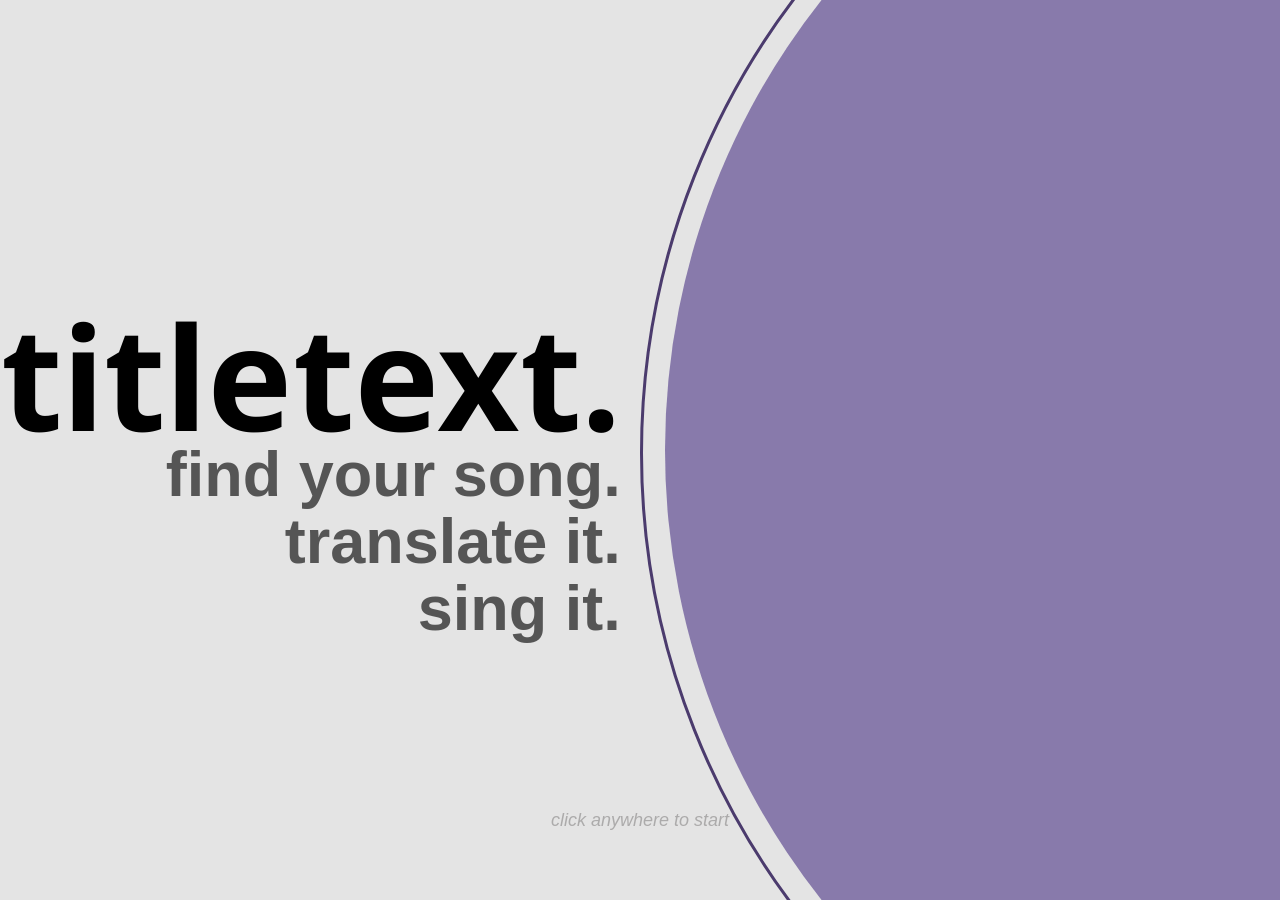
==== src/frontend/html/page1.html @ 0451ce53 "Made a second page and a entry transition into the second page. Also added a temporary return functi" ====
<!doctype html>
<html lang="en">
<head>
    <meta charset="UTF-8">
    <meta name="viewport"
          content="width=device-width, user-scalable=no, initial-scale=1.0, maximum-scale=1.0, minimum-scale=1.0">
    <meta http-equiv="X-UA-Compatible" content="ie=edge">
    <title>mira project</title>

    <script src="../js/functions.js" defer ></script>
    <script src="../js/script.js" defer ></script>

    <link rel="stylesheet" href="../css/style.css">
    <link href="https://fonts.googleapis.com/css2?family=Nunito:ital,wght@0,200..1000;1,200..1000&family=Varela+Round&display=swap" rel="stylesheet">
    <link href="https://fonts.googleapis.com/css2?family=Miranda+Sans:ital,wght@0,400..700;1,400..700&family=Noto+Sans:ital,wght@0,100..900;1,100..900&family=Nunito:ital,wght@0,200..1000;1,200..1000&family=Varela+Round&display=swap" rel="stylesheet">
    <link href="https://fonts.googleapis.com/css2?family=Noto+Sans:ital,wght@0,100..900;1,100..900&family=Nunito:ital,wght@0,200..1000;1,200..1000&family=Varela+Round&display=swap" rel="stylesheet">
    <link href="https://fonts.googleapis.com/css2?family=Noto+Sans:ital,wght@0,100..900;1,100..900&display=swap" rel="stylesheet">

</head>
<body>

<div id="app">

    <div id="titlecontainer">
        <p1 id="titletext">titletext.</p1> <!-- DO NOT REMOVE THE 1 IN 'p1' Idk why it works but i messes up the ui so DONT DELETE IT-->
        <p></p>
        <p class="titleparagraph">find your song.</p>
        <p class="titleparagraph">translate it.</p>
        <p class="titleparagraph">sing it.</p>
    </div>

    <p id="clickanywheretostart"><em>click anywhere to start</em></p>
    <div id="circlecontainer">
        <div id="circleoutline"></div>
        <div id="circle"></div>
    </div>

</div>
</body>
</html>
---- src/frontend/css/style.css ----
body{
    margin:0;
    padding:0;
    background-color: #e4e4e4;
    height: 100vh;
    width: 100vw;
    overflow: hidden;
}

#app {
    margin:0;
    padding:0;
    background-color: #e4e4e4;
    position:relative;
    height: 100vh;
    width: 100vw;
    overflow: hidden;
    transition: background-color 0.4s ease-out;
}

#circlecontainer{

    position: absolute;

    /*right: -40%;*/
    left: 50%;
    top: 50%;
    transform: translateY(-50%);

    width: 1500px;
    height: 1500px;

    transition: transform 0.4s ease-out;
}

#circle{
    position: absolute;

    width: 1450px;
    height: 1450px;

    border-radius: 50%;
    background-color: #887aab;

    top: 50%;
    left: 50%;
    transform: translate(-50%, -50%);
}


#circleoutline{

    position: absolute;

    width: 1500px;
    height: 1500px;

    border-radius: 50%;
    border: 3px solid #4b3b6d;
    background-color: transparent;
    transition: background-color 0.4s ease-out;
    transition: border 0.4s ease-out;
}

#titletext{
    font-family: "Noto Sans", sans-serif;
    font-weight: 676; /*haha 676 */
    font-size: 16vh;
}


#titlecontainer{
    width: 40vw;
    height: 35vw;
    background-color: transparent;
    display:flex;
    flex-direction: column;
    align-items: flex-end;
    justify-content: flex-start;
    gap: 0px;
    line-height: 67px; /* haha 67 */
    transition: opacity 0.4s ease-out;

    position:absolute;
    top: 38%;
    left: 8.5%;
}

.titleparagraph{
    font-family: "Miranda Sans", sans-serif;
    color: #555555;
    font-size:7vh;
    font-weight: bold;
    margin:0px;
}

#clickanywheretostart{
    font-family: "Miranda Sans", sans-serif;
    color: #acabab;
    font-size:2vh;
    font-weight: lighter;

    margin-top: 90vh;
    text-align: center;
}

/* below is styling for the second page */

@keyframes slideInFromBottomRight {
    from { transform: translate(40vw, 40vh);}
    to { transform: translate(0, 0);}
}

@keyframes slideInFromTopLeft {
    from { transform: translate(-40vw, -40vh);}
    to { transform: translate(0, 0);}
}



#apppage2{
    margin:0;
    padding:0;
    background-color: #887aab;
    position:relative;
    height: 100vh;
    width: 100vw;
    overflow: hidden;
}

#page2circlegraphic1{
    position: absolute;

    width: 1450px;
    height: 1450px;

    border-radius: 50%;
    background-color: #70506e;

    bottom: -80vh;
    right: -50vw;

    animation: slideInFromBottomRight 0.6s ease-out forwards;

}

#page2circlegraphic2{

    position: absolute;

    width: 1450px;
    height: 1450px;

    border-radius: 50%;
    background-color: #746191;

    top: -80%;
    left: -50%;

    animation: slideInFromTopLeft 0.6s ease-out forwards;
}
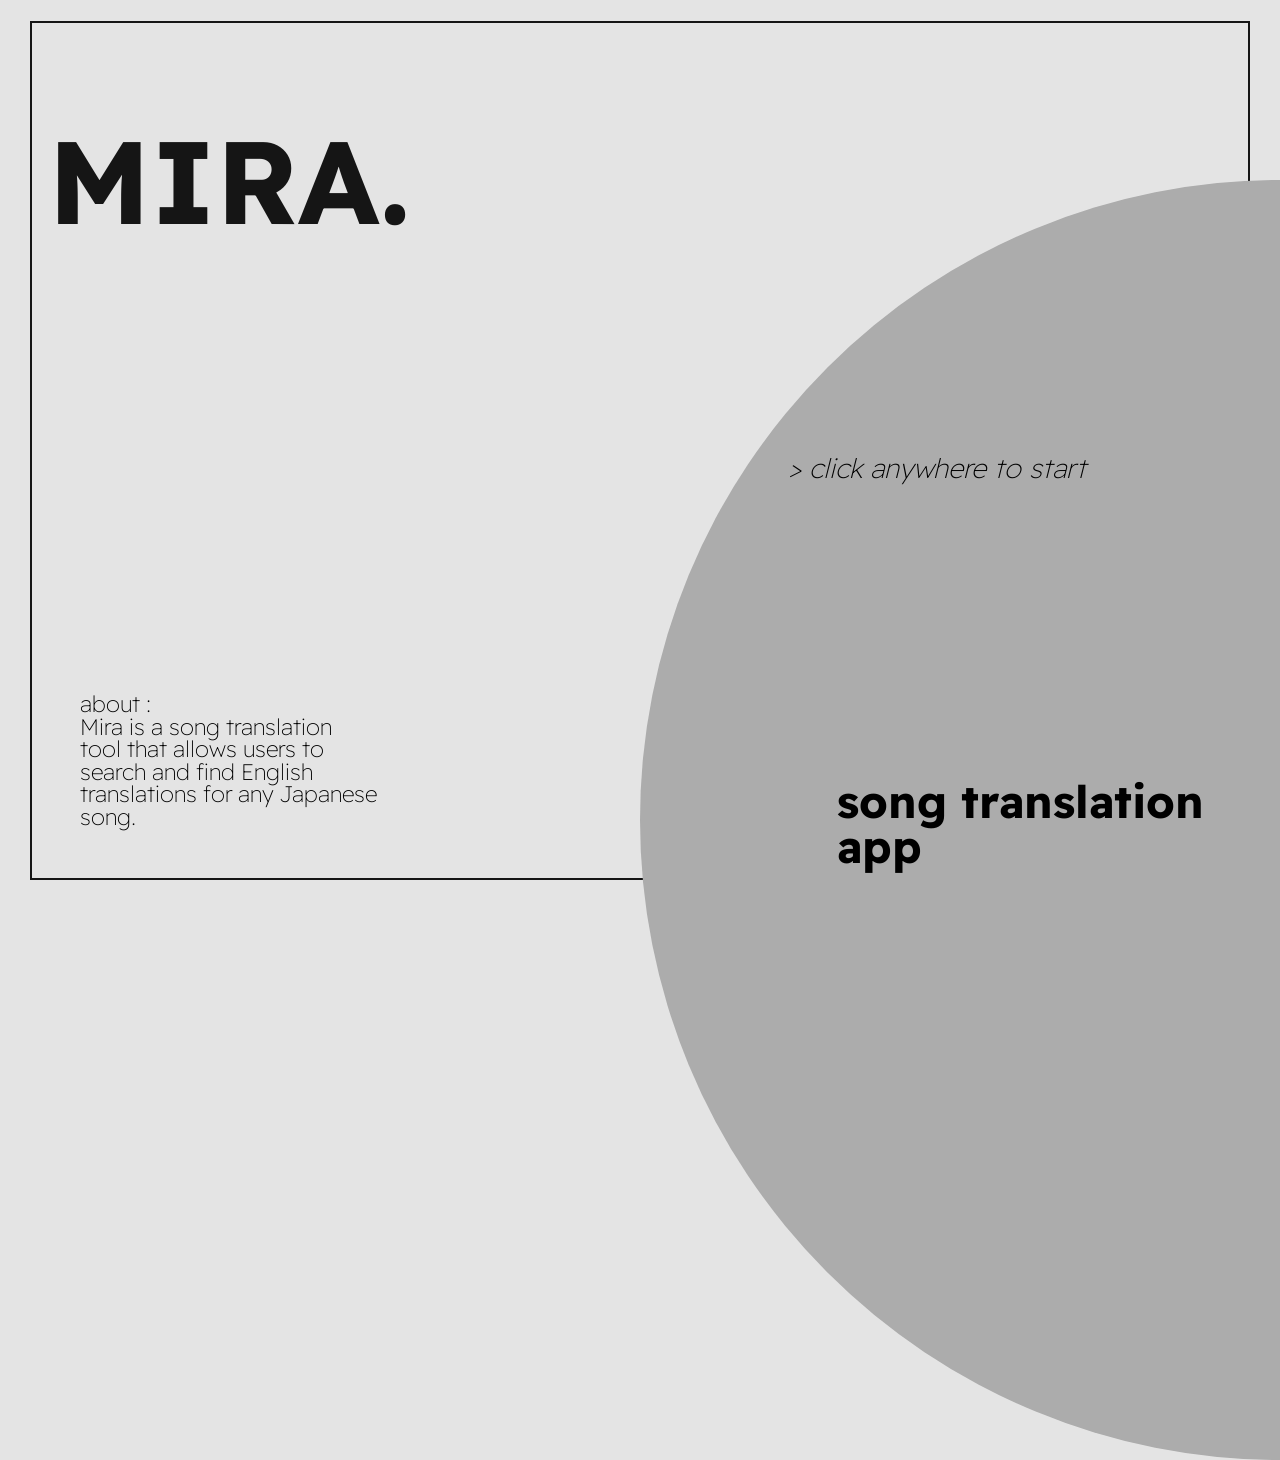
==== commit 9b7a7e5d: "revamped/redesigned the first page" ====
--- a/src/frontend/html/page1.html
+++ b/src/frontend/html/page1.html
@@ -15,26 +15,34 @@
     <link href="https://fonts.googleapis.com/css2?family=Miranda+Sans:ital,wght@0,400..700;1,400..700&family=Noto+Sans:ital,wght@0,100..900;1,100..900&family=Nunito:ital,wght@0,200..1000;1,200..1000&family=Varela+Round&display=swap" rel="stylesheet">
     <link href="https://fonts.googleapis.com/css2?family=Noto+Sans:ital,wght@0,100..900;1,100..900&family=Nunito:ital,wght@0,200..1000;1,200..1000&family=Varela+Round&display=swap" rel="stylesheet">
     <link href="https://fonts.googleapis.com/css2?family=Noto+Sans:ital,wght@0,100..900;1,100..900&display=swap" rel="stylesheet">
+    <link href="https://fonts.googleapis.com/css2?family=Noto+Sans+JP:wght@100..900&display=swap" rel="stylesheet">
+    <link href="https://fonts.googleapis.com/css2?family=Merriweather+Sans:ital,wght@0,300..800;1,300..800&display=swap" rel="stylesheet">
+    <link href="https://fonts.googleapis.com/css2?family=Readex+Pro:wght@160..700&display=swap" rel="stylesheet">
 
 </head>
-<body>
+<body id="bodypage1">
 
-<div id="app">
+<div class="circle" id="circlepage1"></div>
+<div id="titlecontainer">
+    <p class="titletext" id="titletext1">MIRA.</p>
+    <p id="titletext2">song translation app</p>
+    <p id="clickanywheretostart"><em>> click anywhere to start</em></p>
+    <p id="aboutparagraph">
+        about : <br>
+        Mira is a song translation <br>
+        tool that allows users to <br>
+        search and find English <br>
+        translations for any Japanese <br>
+        song.</p>
+</div>
 
-    <div id="titlecontainer">
-        <p1 id="titletext">titletext.</p1> <!-- DO NOT REMOVE THE 1 IN 'p1' Idk why it works but i messes up the ui so DONT DELETE IT-->
-        <p></p>
-        <p class="titleparagraph">find your song.</p>
-        <p class="titleparagraph">translate it.</p>
-        <p class="titleparagraph">sing it.</p>
-    </div>
 
-    <p id="clickanywheretostart"><em>click anywhere to start</em></p>
-    <div id="circlecontainer">
-        <div id="circleoutline"></div>
-        <div id="circle"></div>
-    </div>
-
+<!--
+<p id="clickanywheretostart"><em>click anywhere to start</em></p>
+<div id="circlecontainer">
+    <div id="circleoutline"></div>
+    <div id="circle"></div>
 </div>
+--!>
 </body>
 </html>
--- a/src/frontend/css/style.css
+++ b/src/frontend/css/style.css
@@ -1,3 +1,127 @@
+/* below is some important keyframes thatll probably be used for like general purpose things */
+@keyframes fadeup{
+
+}
+
+@keyframes spin{
+    from{
+        transform: rotate(0deg);
+    }
+    to{
+        transform:  rotate(360deg);
+    }
+}
+
+#bodypage1{
+    margin:0;
+    padding:0;
+    background-color: #e4e4e4;
+    height: 100vh;
+    width: 100vw;
+    overflow: hidden;
+
+    display: flex;
+    justify-content: center;
+    align-items: center;
+}
+
+
+#titlecontainer{
+    height:95vh;
+    width: 95vw;
+    margin: auto;
+    display:hidden;
+
+    display:grid;
+    grid-template-columns: repeat(6, 1fr);
+    grid-template-rows: repeat(8, 1fr);
+    gap:1vh;
+
+    outline: 2px solid #151515;
+}
+
+.titletext{
+    font-size: 13vh;
+    color: #151515;
+    font-family: "Readex Pro", sans-serif;
+    font-optical-sizing: auto;
+    font-weight: bold;
+    font-style: normal;
+    margin : 0;
+    line-height: 1;
+
+}
+
+#titletext1{
+    grid-column: 1/span 2;
+    grid-row:1/span 3;
+
+    align-self : center;
+    justify-self : center;
+}
+
+#titletext2{
+    grid-column: 5/span 4;
+    grid-row: 8/span 1;
+
+    font-family: "Readex Pro", sans-serif;
+    font-optical-sizing: auto;
+    font-weight: bold;
+    font-style: normal;
+    margin : 0;
+    line-height: 1;
+    font-size: 5vh;
+
+    justify-self: center;
+
+    z-index: 5;
+}
+
+#clickanywheretostart{
+
+    font-family: "Readex Pro", sans-serif;
+    font-optical-sizing: auto;
+    font-weight: lighter;
+    font-style: normal;
+    margin : 0;
+    line-height: 1;
+    font-size: 3vh;
+    justify-self: center;
+
+    grid-column: 4/ span1;
+    grid-row: 5/span 1;
+
+    z-index: 5;
+}
+
+.circle{
+    border-radius: 50%;
+}
+
+#circlepage1{
+    width: 100vw;
+    height: 100vw;
+    background-color: #acacac;
+    position: absolute;
+    top: 20%;
+    left: 50%;
+}
+
+#aboutparagraph{
+
+    font-family: "Readex Pro", sans-serif;
+    font-optical-sizing: auto;
+    font-weight: lighter;
+    line-height: 1;
+    font-size: 2.5vh;
+
+    grid-column: 1/span 2;
+    grid-row: 7/span 2;
+
+    align-self : start;
+    justify-self : center;
+}
+/* old stuff. dont delete, i use this for future references since i still have no clue on how stuff works
 body{
     margin:0;
     padding:0;
@@ -22,7 +146,7 @@
 
     position: absolute;
 
-    /*right: -40%;*/
+    right: -40%;
     left: 50%;
     top: 50%;
     transform: translateY(-50%);
@@ -64,7 +188,7 @@
 
 #titletext{
     font-family: "Noto Sans", sans-serif;
-    font-weight: 676; /*haha 676 */
+    font-weight: 676; /*haha 676
     font-size: 16vh;
 }
 
@@ -78,7 +202,7 @@
     align-items: flex-end;
     justify-content: flex-start;
     gap: 0px;
-    line-height: 67px; /* haha 67 */
+    line-height: 67px; /* haha 67
     transition: opacity 0.4s ease-out;
 
     position:absolute;
@@ -104,7 +228,7 @@
     text-align: center;
 }
 
-/* below is styling for the second page */
+/* below is styling for the second page
 
 @keyframes slideInFromBottomRight {
     from { transform: translate(40vw, 40vh);}
@@ -158,4 +282,88 @@
     left: -50%;
 
     animation: slideInFromTopLeft 0.6s ease-out forwards;
+}
+
+
+/* below is styling for third page
+
+@keyframes slideInFromRight {
+    from { transform: translateX(50vw) translateY(-50%);}
+    to { transform: translateX(0) translateY(-50%);}
+}
+
+
+
+#apppage3{
+    margin:0;
+    padding:0;
+    background-color: #887aab;
+    position:relative;
+    height: 100vh;
+    width: 100vw;
+    overflow: hidden;
+}
+
+#lyrics-container{
+    margin:0;
+    padding:0;
+    background-color: #403465;
+    position:relative;
+    height: 100vh;
+    width: 40vw;
+
+    overflow: scroll;
+
+    display:flex;
+    justify-content: center;
+}
+
+#lyrics-container::-webkit-scrollbar {
+    display: none;
+} /* hides ugly scrollbar borders. only works for some browsers (
+
+
+
+#lyrics{
+    font-family: "Noto Sans JP", sans-serif;
+    text-align: center;
+    font-size:2vh;
+    padding-bottom: 2vh;
+    color: #d4c5e6;
+    text-shadow: 0.2vh 0.2vh 0.2vh rgba(0, 0, 0, 1);
+}
+
+
+#vinyl-container{
+    position:absolute;
+    right: -33vw;
+    top: 50%;
+    transform: translateY(-50%) translateX(40vw);
+    animation: slideInFromRight 0.4s ease-out forwards;
+}
+#vinyl{
+    display: block;
+    height: 70vw;
+    width: 70vw;
+
+    top: 50%;
+
+    animation: spin 25s infinite linear;
+    filter: drop-shadow(0 10px 30px rgba(0, 0, 0, 0.3));
+}
+
+#player-containe{
+    background-color: black;
+    height:20vh;
+    width:100vw;
+    margin-bottom:0;
+}
+
+#temporaryblocktest{
+    position:fixed;
+    bottom: 0;
+    background-color: #000000;
+    height: 10vh;
+    width: 100vw;
+
 }
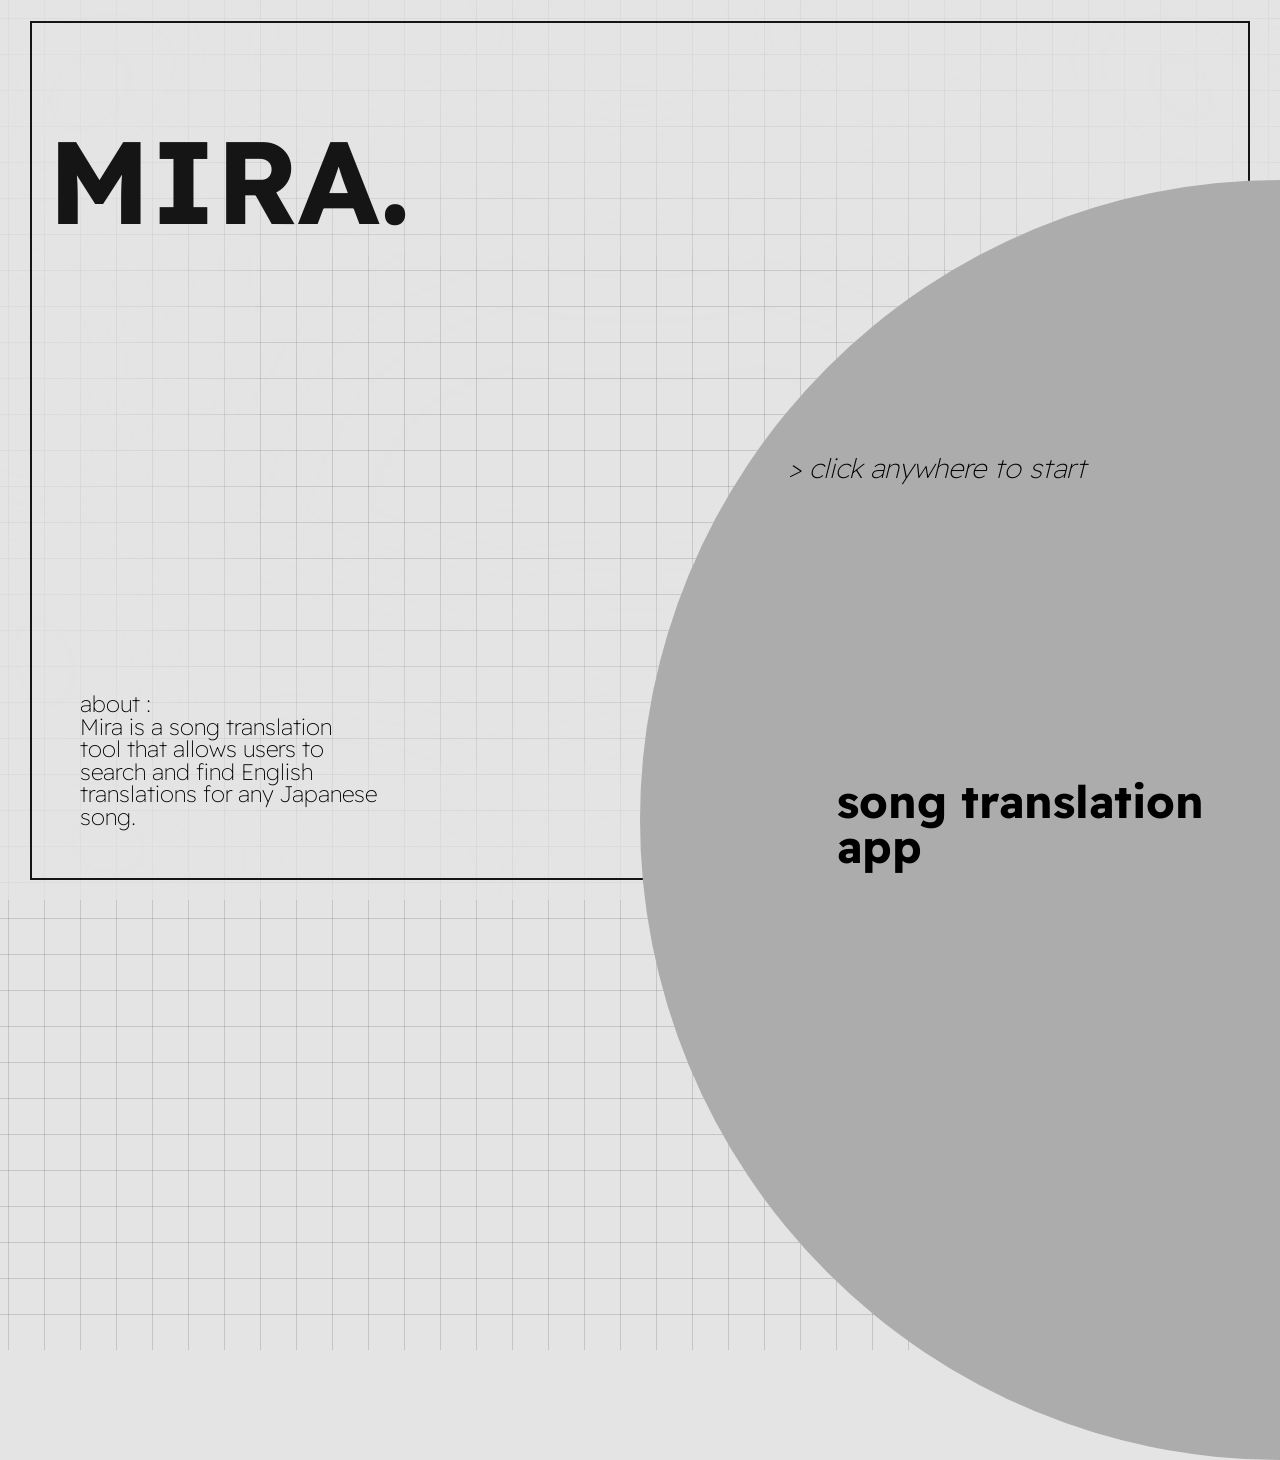
==== commit dc63d008: "added a cool grid that follows mouse movements in the first page" ====
--- a/src/frontend/html/page1.html
+++ b/src/frontend/html/page1.html
@@ -23,6 +23,9 @@
 <body id="bodypage1">
 
 <div class="circle" id="circlepage1"></div>
+
+<div id="grid"></div>
+<div id="grid-fade"></div>
 <div id="titlecontainer">
     <p class="titletext" id="titletext1">MIRA.</p>
     <p id="titletext2">song translation app</p>
--- a/src/frontend/css/style.css
+++ b/src/frontend/css/style.css
@@ -25,17 +25,46 @@
     align-items: center;
 }
 
+#grid {
+    position: absolute;
+    top: 0;
+    left: 0;
+    width: 200vw;
+    height: 200vh;
+
+    background-size: 4vh 4vh;
+    background-image:
+            linear-gradient(to right, rgba(21, 21, 21, 0.15) 1px, transparent 1px),
+            linear-gradient(to bottom, rgba(21, 21, 21, 0.15) 1px, transparent 1px);
+
+
+    pointer-events: none;
+    z-index: -2;
+    will-change: transform;
+}
+
+#grid-fade {
+    position: fixed;
+    top: 0;
+    left: 0;
+    width: 100vw;
+    height: 100vh;
+    box-shadow: inset 0 0 40vw 20vh #e4e4e4; /* Match your #bodypage1 background color */
+    /* for above: change the third for more blur, fourth for more spread */
+    pointer-events: none; /* ignored any clicks and stuff */
+    z-index: -1;
+}
 
 #titlecontainer{
     height:95vh;
     width: 95vw;
     margin: auto;
-    display:hidden;
-
-    display:grid;
-    grid-template-columns: repeat(6, 1fr);
-    grid-template-rows: repeat(8, 1fr);
-    gap:1vh;
+    display: hidden;
+
+        display: grid;
+        grid-template-columns: repeat(6, 1fr);
+        grid-template-rows: repeat(8, 1fr);
+        gap:1vh;
 
     outline: 2px solid #151515;
 }
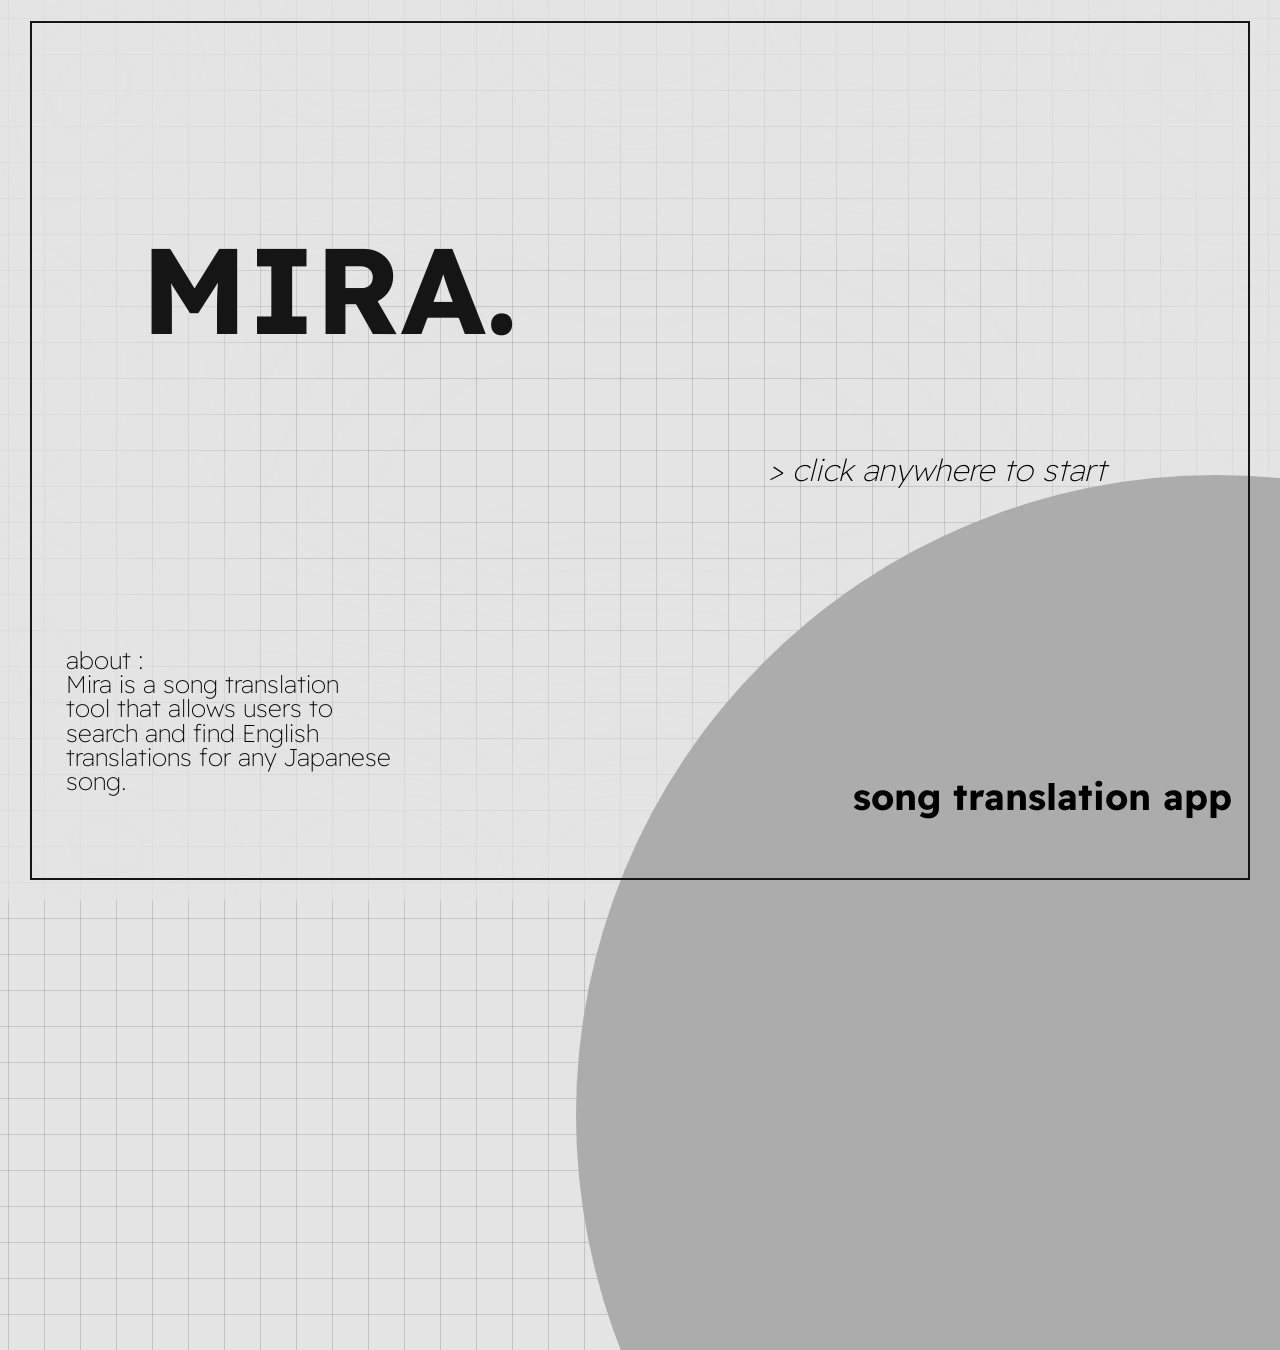
==== commit dbc5ca7f: "first page now mobile friendly" ====
--- a/src/frontend/html/page1.html
+++ b/src/frontend/html/page1.html
@@ -11,6 +11,7 @@
     <script src="../js/script.js" defer ></script>
 
     <link rel="stylesheet" href="../css/style.css">
+    <link rel="stylesheet" href="../css/tempstyle.css">
     <link href="https://fonts.googleapis.com/css2?family=Nunito:ital,wght@0,200..1000;1,200..1000&family=Varela+Round&display=swap" rel="stylesheet">
     <link href="https://fonts.googleapis.com/css2?family=Miranda+Sans:ital,wght@0,400..700;1,400..700&family=Noto+Sans:ital,wght@0,100..900;1,100..900&family=Nunito:ital,wght@0,200..1000;1,200..1000&family=Varela+Round&display=swap" rel="stylesheet">
     <link href="https://fonts.googleapis.com/css2?family=Noto+Sans:ital,wght@0,100..900;1,100..900&family=Nunito:ital,wght@0,200..1000;1,200..1000&family=Varela+Round&display=swap" rel="stylesheet">
@@ -37,15 +38,10 @@
         search and find English <br>
         translations for any Japanese <br>
         song.</p>
+
+
+
 </div>
 
-
-<!--
-<p id="clickanywheretostart"><em>click anywhere to start</em></p>
-<div id="circlecontainer">
-    <div id="circleoutline"></div>
-    <div id="circle"></div>
-</div>
---!>
 </body>
 </html>
--- a/src/frontend/css/style.css
+++ b/src/frontend/css/style.css
@@ -9,6 +9,24 @@
     }
     to{
         transform:  rotate(360deg);
+    }
+}
+
+@keyframes scalein{
+    from{
+        transform: scaleX(0) ;
+    }
+    to{
+        transform: scaleX(1) ;
+    }
+}
+
+@keyframes boxExpand{
+    from {
+        height: 0;
+    }
+    to {
+        height: 60vh;
     }
 }
 
@@ -59,7 +77,6 @@
     height:95vh;
     width: 95vw;
     margin: auto;
-    display: hidden;
 
         display: grid;
         grid-template-columns: repeat(6, 1fr);
@@ -67,10 +84,12 @@
         gap:1vh;
 
     outline: 2px solid #151515;
+
+    container-type: size;
 }
 
 .titletext{
-    font-size: 13vh;
+    font-size: 10cqw;
     color: #151515;
     font-family: "Readex Pro", sans-serif;
     font-optical-sizing: auto;
@@ -82,8 +101,8 @@
 }
 
 #titletext1{
-    grid-column: 1/span 2;
-    grid-row:1/span 3;
+    grid-column: 1/span 3;
+    grid-row:2/span 3;
 
     align-self : center;
     justify-self : center;
@@ -99,7 +118,7 @@
     font-style: normal;
     margin : 0;
     line-height: 1;
-    font-size: 5vh;
+    font-size: 3cqw;
 
     justify-self: center;
 
@@ -114,7 +133,7 @@
     font-style: normal;
     margin : 0;
     line-height: 1;
-    font-size: 3vh;
+    font-size: 2.5cqw;
     justify-self: center;
 
     grid-column: 4/ span1;
@@ -131,25 +150,200 @@
     width: 100vw;
     height: 100vw;
     background-color: #acacac;
-    position: absolute;
-    top: 20%;
-    left: 50%;
-}
+    position: fixed;
+    bottom: -95%;
+    right: -45%;
+}
+
+
 
 #aboutparagraph{
+
+    font-family: "Readex Pro", sans-serif;
+    font-optical-sizing: auto;
+    font-weight: lighter;
+    line-height: 1;
+    font-size: 2cqw;
+
+    grid-column: 1/span 2;
+    grid-row: 6/span 3;
+
+    align-self : center;
+    justify-self : center;
+}
+
+@media (orientation: portrait){
+    #titletext2{
+        grid-column:1/span 8;
+        grid-row: 5/span 2;
+        font-size: 5cqw;
+        align-self: start;
+        justify-self: center;
+    }
+
+    #titletext1{
+        grid-column:1/span 8;
+        grid-row: 3/span 2;
+        align-self: end;
+        justify-self: center;
+    }
+
+    #clickanywheretostart{
+        grid-column:1/span 8;
+        grid-row: 5/span 1;
+        align-self: center;
+        justify-self: center;
+
+        font-size: 3.5cqw;
+    }
+
+    #aboutparagraph{
+        grid-column: 1/ span1;
+        grid-row: 8/span 1;
+        font-size: 3.5cqw;
+        justify-self: start;
+        align-self: end;
+        padding: 20px;
+    }
+}
+
+
+
+
+
+
+
+
+
+
+
+
+
+#bodypage2{
+    margin:0;
+    padding:0;
+    background-color: #e4e4e4;
+    height: 100vh;
+    width: 100vw;
+    overflow: hidden;
+
+    display: flex;
+    justify-content: center;
+    align-items: center;
+
+}
+
+#apppage2{
+    height:95vh;
+    width: 95vw;
+    margin: auto;
+
+    display: grid;
+    grid-template-rows: repeat(auto-fit, minmax(250px, 1fr));
+    grid-template-columns: repeat(auto-fit, minmax(250px, 1fr));
+    gap: 0;
+
+    outline: 2px solid #151515;
+}
+
+#searchinput{
+    grid-column: 3 / span 2;
+    grid-row: 4;
+    justify-self: center;
+    align-self: end;
+    width: 25vw;
+}
+#searchbox{
+    width: 100%;
+    height: 4vh;
+
+    background-color: transparent;
+    border: none;
+    outline:none;
 
     font-family: "Readex Pro", sans-serif;
     font-optical-sizing: auto;
     font-weight: lighter;
     line-height: 1;
     font-size: 2.5vh;
-
-    grid-column: 1/span 2;
-    grid-row: 7/span 2;
-
-    align-self : start;
-    justify-self : center;
-}
+    text-align: center;
+
+    margin:0;
+    padding: 0;
+
+}
+#searchresults {
+    outline: 1.25px solid #151515;
+    width: 25vw;
+    height: 0;
+
+    grid-column: 3/span 2;
+    grid-row: 5;
+
+    justify-self: center;
+    align-self: start;
+
+    transform-origin: top;
+    animation: scalein 0.6s ease-in forwards;
+
+}
+
+
+
+
+
+
+
+body{
+    margin:0;
+    padding:0;
+    background-color: #e4e4e4;
+    height: 100vh;
+    width: 100vw;
+    overflow: hidden;
+
+    display: flex;
+    justify-content: center;
+    align-items: center;
+}
+
+#apppage3{
+    width: 100vw;
+    height: 100vh;
+
+    display: grid;
+    grid-template-columns: repeat(16, 1fr);
+    grid-template-rows: repeat(10, 1fr);
+}
+
+
+#lyrics-container{
+    background-color: #e4e4e4;
+    width: 30vw;
+    height: 90vh;
+
+    outline: 1.5px solid #151515;
+    overflow: scroll;
+
+    grid-column: 3;
+    grid-row: 5;
+
+}
+
+#lyrics-container::-webkit-scrollbar {
+    display: none;
+}
+
+
+#lyrics{
+    font-family: "Noto Sans JP", sans-serif;
+    text-align: center;
+    font-size:2vh;
+    padding-bottom: 2vh;
+    color: #151515;
+}
+
+
 /* old stuff. dont delete, i use this for future references since i still have no clue on how stuff works
 body{
     margin:0;
